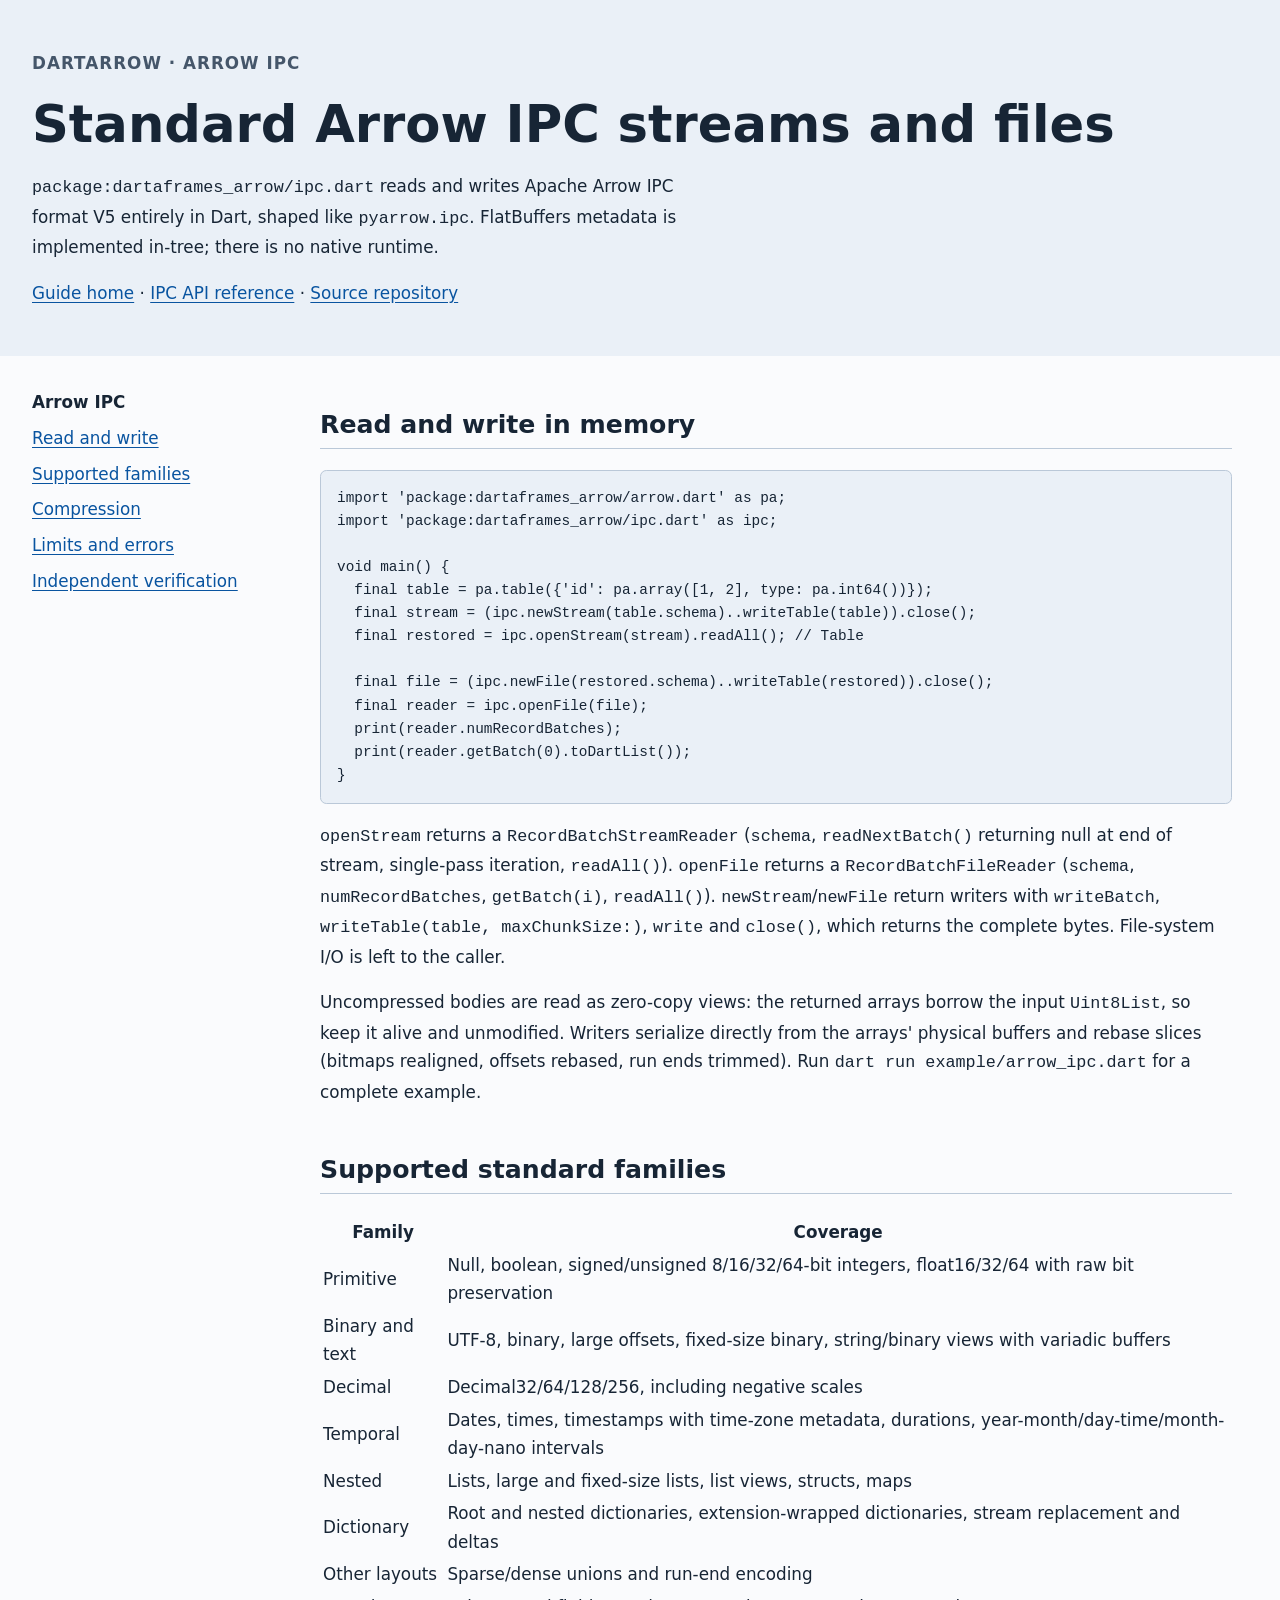
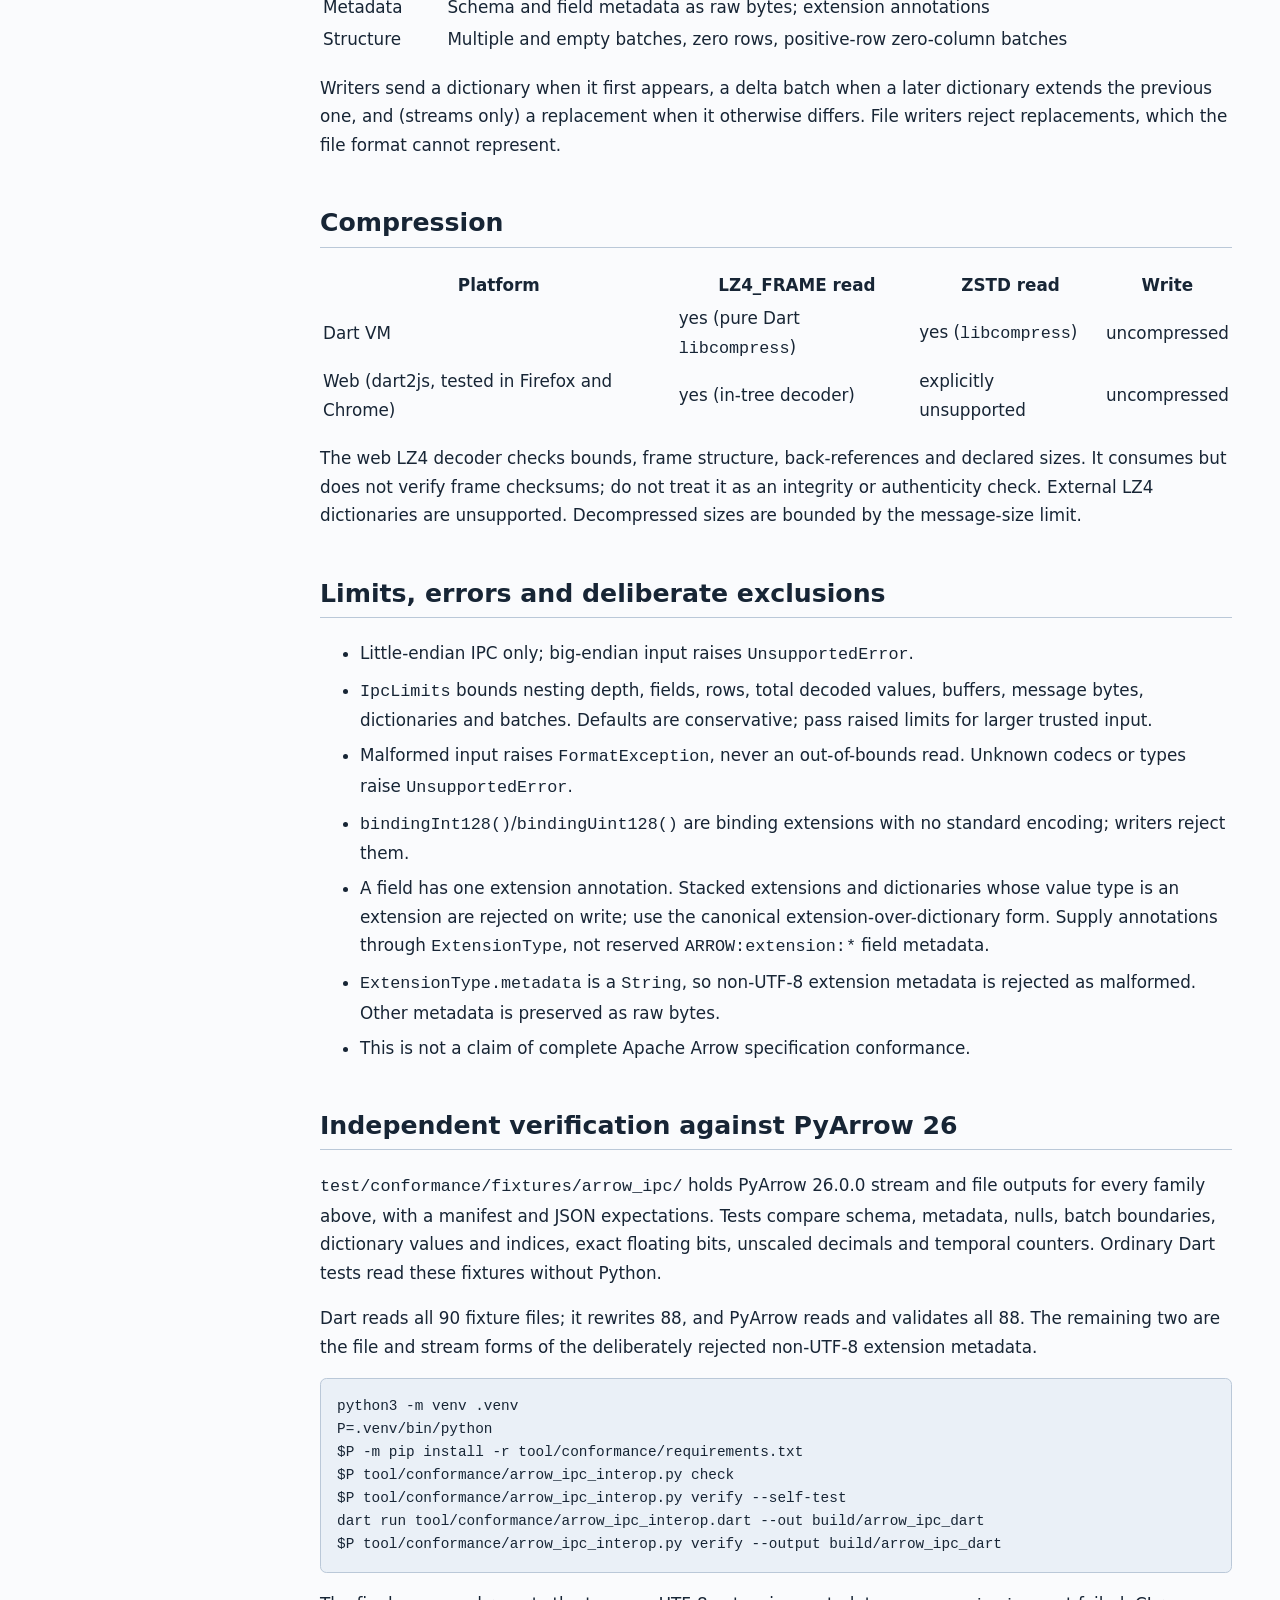
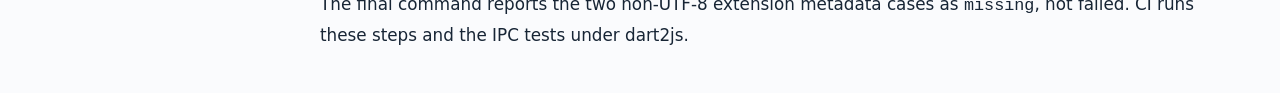
==== doc/site/ipc.html @ d85a8a04 "Document extended types and Arrow IPC Add the Arrow IPC guide page, update the PyArrow parity map, R" ====
<!doctype html>
<html lang="en">
<head>
  <meta charset="utf-8">
  <meta name="viewport" content="width=device-width, initial-scale=1">
  <meta name="description" content="Read and write standard Apache Arrow IPC streams and files in pure Dart with dartaframes_arrow, verified against PyArrow 26.">
  <title>dartaframes_arrow — Arrow IPC</title>
  <link rel="stylesheet" href="style.css">
</head>
<body>
<a class="skip" href="#main">Skip to content</a>
<header>
  <p class="eyebrow">dartarrow · Arrow IPC</p>
  <h1>Standard Arrow IPC streams and files</h1>
  <p><code>package:dartaframes_arrow/ipc.dart</code> reads and writes Apache Arrow IPC format V5 entirely in Dart, shaped like <code>pyarrow.ipc</code>. FlatBuffers metadata is implemented in-tree; there is no native runtime.</p>
  <p><a href="index.html">Guide home</a> · <a href="api/dartaframes_arrow_ipc/">IPC API reference</a> · <a href="https://github.com/richardrh/dartarrow">Source repository</a></p>
</header>
<div class="layout">
<nav aria-label="IPC sections">
  <strong>Arrow IPC</strong>
  <ul>
    <li><a href="#use">Read and write</a></li>
    <li><a href="#families">Supported families</a></li>
    <li><a href="#compression">Compression</a></li>
    <li><a href="#limits">Limits and errors</a></li>
    <li><a href="#verification">Independent verification</a></li>
  </ul>
</nav>
<main id="main">
<section id="use">
<h2>Read and write in memory</h2>
<pre><code>import 'package:dartaframes_arrow/arrow.dart' as pa;
import 'package:dartaframes_arrow/ipc.dart' as ipc;

void main() {
  final table = pa.table({'id': pa.array([1, 2], type: pa.int64())});
  final stream = (ipc.newStream(table.schema)..writeTable(table)).close();
  final restored = ipc.openStream(stream).readAll(); // Table

  final file = (ipc.newFile(restored.schema)..writeTable(restored)).close();
  final reader = ipc.openFile(file);
  print(reader.numRecordBatches);
  print(reader.getBatch(0).toDartList());
}</code></pre>
<p><code>openStream</code> returns a <code>RecordBatchStreamReader</code> (<code>schema</code>, <code>readNextBatch()</code> returning null at end of stream, single-pass iteration, <code>readAll()</code>). <code>openFile</code> returns a <code>RecordBatchFileReader</code> (<code>schema</code>, <code>numRecordBatches</code>, <code>getBatch(i)</code>, <code>readAll()</code>). <code>newStream</code>/<code>newFile</code> return writers with <code>writeBatch</code>, <code>writeTable(table, maxChunkSize:)</code>, <code>write</code> and <code>close()</code>, which returns the complete bytes. File-system I/O is left to the caller.</p>
<p>Uncompressed bodies are read as zero-copy views: the returned arrays borrow the input <code>Uint8List</code>, so keep it alive and unmodified. Writers serialize directly from the arrays' physical buffers and rebase slices (bitmaps realigned, offsets rebased, run ends trimmed). Run <code>dart run example/arrow_ipc.dart</code> for a complete example.</p>
</section>
<section id="families">
<h2>Supported standard families</h2>
<table>
<thead><tr><th>Family</th><th>Coverage</th></tr></thead>
<tbody>
<tr><td>Primitive</td><td>Null, boolean, signed/unsigned 8/16/32/64-bit integers, float16/32/64 with raw bit preservation</td></tr>
<tr><td>Binary and text</td><td>UTF-8, binary, large offsets, fixed-size binary, string/binary views with variadic buffers</td></tr>
<tr><td>Decimal</td><td>Decimal32/64/128/256, including negative scales</td></tr>
<tr><td>Temporal</td><td>Dates, times, timestamps with time-zone metadata, durations, year-month/day-time/month-day-nano intervals</td></tr>
<tr><td>Nested</td><td>Lists, large and fixed-size lists, list views, structs, maps</td></tr>
<tr><td>Dictionary</td><td>Root and nested dictionaries, extension-wrapped dictionaries, stream replacement and deltas</td></tr>
<tr><td>Other layouts</td><td>Sparse/dense unions and run-end encoding</td></tr>
<tr><td>Metadata</td><td>Schema and field metadata as raw bytes; extension annotations</td></tr>
<tr><td>Structure</td><td>Multiple and empty batches, zero rows, positive-row zero-column batches</td></tr>
</tbody>
</table>
<p>Writers send a dictionary when it first appears, a delta batch when a later dictionary extends the previous one, and (streams only) a replacement when it otherwise differs. File writers reject replacements, which the file format cannot represent.</p>
</section>
<section id="compression">
<h2>Compression</h2>
<table>
<thead><tr><th>Platform</th><th>LZ4_FRAME read</th><th>ZSTD read</th><th>Write</th></tr></thead>
<tbody>
<tr><td>Dart VM</td><td>yes (pure Dart <code>libcompress</code>)</td><td>yes (<code>libcompress</code>)</td><td>uncompressed</td></tr>
<tr><td>Web (dart2js, tested in Firefox and Chrome)</td><td>yes (in-tree decoder)</td><td>explicitly unsupported</td><td>uncompressed</td></tr>
</tbody>
</table>
<p>The web LZ4 decoder checks bounds, frame structure, back-references and declared sizes. It consumes but does not verify frame checksums; do not treat it as an integrity or authenticity check. External LZ4 dictionaries are unsupported. Decompressed sizes are bounded by the message-size limit.</p>
</section>
<section id="limits">
<h2>Limits, errors and deliberate exclusions</h2>
<ul>
<li>Little-endian IPC only; big-endian input raises <code>UnsupportedError</code>.</li>
<li><code>IpcLimits</code> bounds nesting depth, fields, rows, total decoded values, buffers, message bytes, dictionaries and batches. Defaults are conservative; pass raised limits for larger trusted input.</li>
<li>Malformed input raises <code>FormatException</code>, never an out-of-bounds read. Unknown codecs or types raise <code>UnsupportedError</code>.</li>
<li><code>bindingInt128()</code>/<code>bindingUint128()</code> are binding extensions with no standard encoding; writers reject them.</li>
<li>A field has one extension annotation. Stacked extensions and dictionaries whose value type is an extension are rejected on write; use the canonical extension-over-dictionary form. Supply annotations through <code>ExtensionType</code>, not reserved <code>ARROW:extension:*</code> field metadata.</li>
<li><code>ExtensionType.metadata</code> is a <code>String</code>, so non-UTF-8 extension metadata is rejected as malformed. Other metadata is preserved as raw bytes.</li>
<li>This is not a claim of complete Apache Arrow specification conformance.</li>
</ul>
</section>
<section id="verification">
<h2>Independent verification against PyArrow 26</h2>
<p><code>test/conformance/fixtures/arrow_ipc/</code> holds PyArrow 26.0.0 stream and file outputs for every family above, with a manifest and JSON expectations. Tests compare schema, metadata, nulls, batch boundaries, dictionary values and indices, exact floating bits, unscaled decimals and temporal counters. Ordinary Dart tests read these fixtures without Python.</p>
<p>Dart reads all 90 fixture files; it rewrites 88, and PyArrow reads and validates all 88. The remaining two are the file and stream forms of the deliberately rejected non-UTF-8 extension metadata.</p>
<pre><code>python3 -m venv .venv
P=.venv/bin/python
$P -m pip install -r tool/conformance/requirements.txt
$P tool/conformance/arrow_ipc_interop.py check
$P tool/conformance/arrow_ipc_interop.py verify --self-test
dart run tool/conformance/arrow_ipc_interop.dart --out build/arrow_ipc_dart
$P tool/conformance/arrow_ipc_interop.py verify --output build/arrow_ipc_dart</code></pre>
<p>The final command reports the two non-UTF-8 extension metadata cases as <code>missing</code>, not failed. CI runs these steps and the IPC tests under dart2js.</p>
</section>
</main>
</div>
</body>
</html>
---- doc/site/style.css ----
:root { color-scheme: light dark; --bg: #fafbfd; --fg: #172535; --muted: #45566a; --link: #0954a0; --panel: #eaf0f7; --border: #bac8d8; }
* { box-sizing: border-box; }
body { margin: 0; background: var(--bg); color: var(--fg); font: 1.05rem/1.7 system-ui, sans-serif; }
a { color: var(--link); text-underline-offset: .18em; }
a:hover { text-decoration-thickness: .15em; }
a:focus-visible { outline: 3px solid var(--link); outline-offset: 4px; }
.skip { position: absolute; left: 1rem; top: -5rem; padding: .5rem; background: var(--bg); }
.skip:focus { top: .5rem; }
header, footer { background: var(--panel); padding: 2rem max(1rem, calc((100% - 76rem) / 2)); }
header h1 { font-size: clamp(2rem, 5vw, 3.2rem); line-height: 1.2; margin: .3rem 0; overflow-wrap: anywhere; }
header p { max-width: 65ch; }
.eyebrow { color: var(--muted); font-weight: 650; letter-spacing: .06em; text-transform: uppercase; }
.layout { max-width: 78rem; padding: 2rem 1rem; margin: auto; display: grid; grid-template-columns: 15rem minmax(0, 1fr); gap: 3rem; }
nav { align-self: start; position: sticky; top: 1rem; }
nav ul { list-style: none; padding: 0; margin-top: .4rem; }
nav li { margin: .45rem 0; }
main { max-width: 57rem; min-width: 0; }
section { margin-bottom: 3rem; scroll-margin-top: 1rem; }
h2 { line-height: 1.3; border-bottom: 1px solid var(--border); padding-bottom: .4rem; }
h3 { line-height: 1.4; }
pre { background: var(--panel); border: 1px solid var(--border); border-radius: .4rem; padding: 1rem; overflow: auto; font-size: .9rem; line-height: 1.6; }
code { font-family: ui-monospace, monospace; overflow-wrap: anywhere; }
pre code { overflow-wrap: normal; }
.note { border-left: .3rem solid var(--link); padding: .7rem 1rem; background: var(--panel); }
li { margin-bottom: .4rem; }
footer { font-size: .95rem; }
@media (max-width: 52rem) { .layout { display: block; } nav { position: static; border-bottom: 1px solid var(--border); margin-bottom: 2rem; } nav ul { columns: 2; } }
@media (max-width: 30rem) { nav ul { columns: 1; } }
@media (prefers-color-scheme: dark) { :root { --bg: #111c28; --fg: #e6edf6; --muted: #b9c8db; --link: #8ec7ff; --panel: #1c2c3e; --border: #4b6178; } }
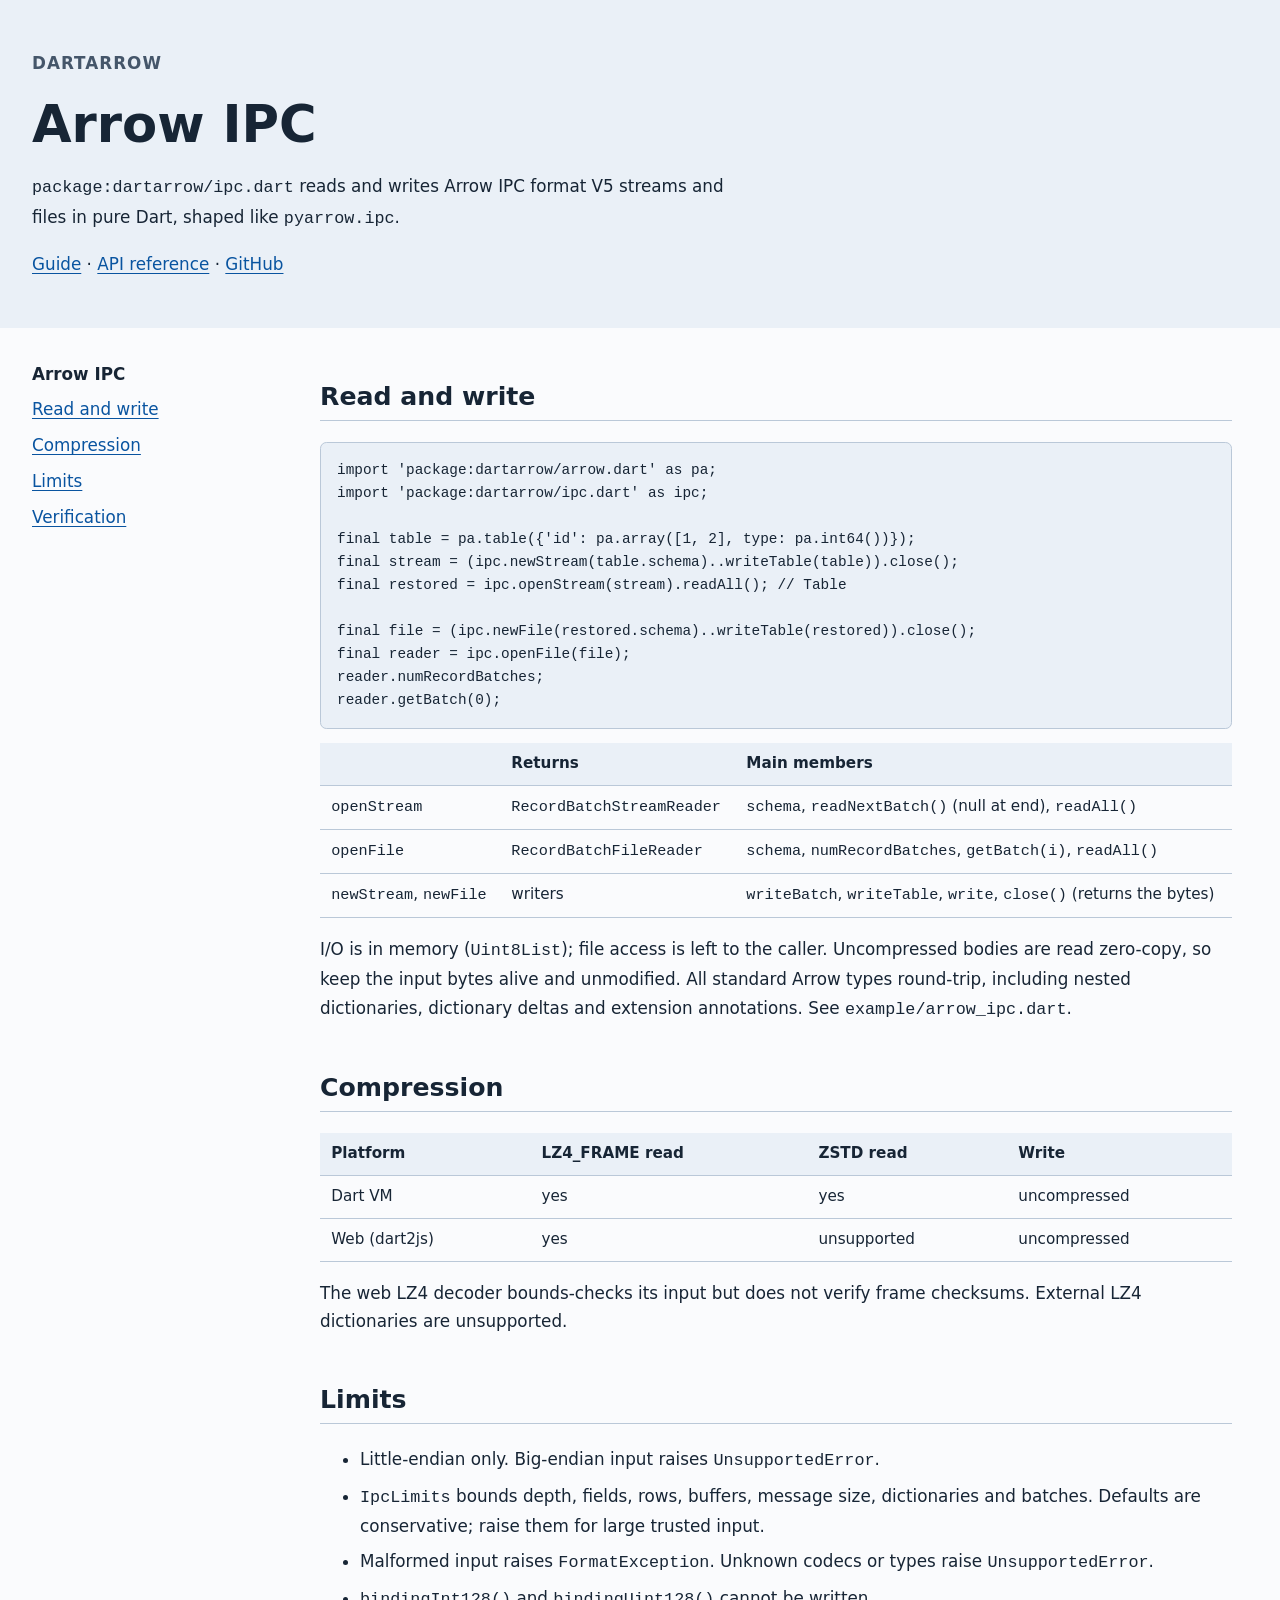
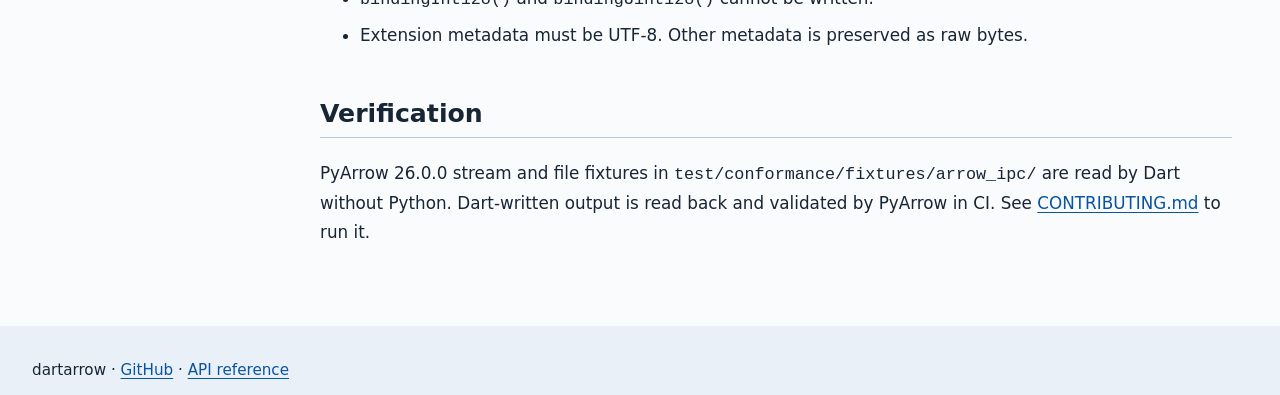
==== commit 0459b488: "Rename package to dartarrow; slim README and docs site - Rename dartaframes_arrow -> dartarrow (brea" ====
--- a/doc/site/ipc.html
+++ b/doc/site/ipc.html
@@ -3,103 +3,79 @@
 <head>
   <meta charset="utf-8">
   <meta name="viewport" content="width=device-width, initial-scale=1">
-  <meta name="description" content="Read and write standard Apache Arrow IPC streams and files in pure Dart with dartaframes_arrow, verified against PyArrow 26.">
-  <title>dartaframes_arrow — Arrow IPC</title>
+  <meta name="description" content="Read and write Apache Arrow IPC streams and files in pure Dart with dartarrow.">
+  <title>dartarrow — Arrow IPC</title>
   <link rel="stylesheet" href="style.css">
 </head>
 <body>
 <a class="skip" href="#main">Skip to content</a>
 <header>
-  <p class="eyebrow">dartarrow · Arrow IPC</p>
-  <h1>Standard Arrow IPC streams and files</h1>
-  <p><code>package:dartaframes_arrow/ipc.dart</code> reads and writes Apache Arrow IPC format V5 entirely in Dart, shaped like <code>pyarrow.ipc</code>. FlatBuffers metadata is implemented in-tree; there is no native runtime.</p>
-  <p><a href="index.html">Guide home</a> · <a href="api/dartaframes_arrow_ipc/">IPC API reference</a> · <a href="https://github.com/richardrh/dartarrow">Source repository</a></p>
+  <p class="eyebrow">dartarrow</p>
+  <h1>Arrow IPC</h1>
+  <p><code>package:dartarrow/ipc.dart</code> reads and writes Arrow IPC format V5 streams and files in pure Dart, shaped like <code>pyarrow.ipc</code>.</p>
+  <p><a href="index.html">Guide</a> · <a href="api/dartarrow_ipc/">API reference</a> · <a href="https://github.com/richardrh/dartarrow">GitHub</a></p>
 </header>
 <div class="layout">
 <nav aria-label="IPC sections">
   <strong>Arrow IPC</strong>
   <ul>
     <li><a href="#use">Read and write</a></li>
-    <li><a href="#families">Supported families</a></li>
     <li><a href="#compression">Compression</a></li>
-    <li><a href="#limits">Limits and errors</a></li>
-    <li><a href="#verification">Independent verification</a></li>
+    <li><a href="#limits">Limits</a></li>
+    <li><a href="#verification">Verification</a></li>
   </ul>
 </nav>
 <main id="main">
 <section id="use">
-<h2>Read and write in memory</h2>
-<pre><code>import 'package:dartaframes_arrow/arrow.dart' as pa;
-import 'package:dartaframes_arrow/ipc.dart' as ipc;
+<h2>Read and write</h2>
+<pre><code>import 'package:dartarrow/arrow.dart' as pa;
+import 'package:dartarrow/ipc.dart' as ipc;
 
-void main() {
-  final table = pa.table({'id': pa.array([1, 2], type: pa.int64())});
-  final stream = (ipc.newStream(table.schema)..writeTable(table)).close();
-  final restored = ipc.openStream(stream).readAll(); // Table
+final table = pa.table({'id': pa.array([1, 2], type: pa.int64())});
+final stream = (ipc.newStream(table.schema)..writeTable(table)).close();
+final restored = ipc.openStream(stream).readAll(); // Table
 
-  final file = (ipc.newFile(restored.schema)..writeTable(restored)).close();
-  final reader = ipc.openFile(file);
-  print(reader.numRecordBatches);
-  print(reader.getBatch(0).toDartList());
-}</code></pre>
-<p><code>openStream</code> returns a <code>RecordBatchStreamReader</code> (<code>schema</code>, <code>readNextBatch()</code> returning null at end of stream, single-pass iteration, <code>readAll()</code>). <code>openFile</code> returns a <code>RecordBatchFileReader</code> (<code>schema</code>, <code>numRecordBatches</code>, <code>getBatch(i)</code>, <code>readAll()</code>). <code>newStream</code>/<code>newFile</code> return writers with <code>writeBatch</code>, <code>writeTable(table, maxChunkSize:)</code>, <code>write</code> and <code>close()</code>, which returns the complete bytes. File-system I/O is left to the caller.</p>
-<p>Uncompressed bodies are read as zero-copy views: the returned arrays borrow the input <code>Uint8List</code>, so keep it alive and unmodified. Writers serialize directly from the arrays' physical buffers and rebase slices (bitmaps realigned, offsets rebased, run ends trimmed). Run <code>dart run example/arrow_ipc.dart</code> for a complete example.</p>
-</section>
-<section id="families">
-<h2>Supported standard families</h2>
+final file = (ipc.newFile(restored.schema)..writeTable(restored)).close();
+final reader = ipc.openFile(file);
+reader.numRecordBatches;
+reader.getBatch(0);</code></pre>
 <table>
-<thead><tr><th>Family</th><th>Coverage</th></tr></thead>
+<thead><tr><th></th><th>Returns</th><th>Main members</th></tr></thead>
 <tbody>
-<tr><td>Primitive</td><td>Null, boolean, signed/unsigned 8/16/32/64-bit integers, float16/32/64 with raw bit preservation</td></tr>
-<tr><td>Binary and text</td><td>UTF-8, binary, large offsets, fixed-size binary, string/binary views with variadic buffers</td></tr>
-<tr><td>Decimal</td><td>Decimal32/64/128/256, including negative scales</td></tr>
-<tr><td>Temporal</td><td>Dates, times, timestamps with time-zone metadata, durations, year-month/day-time/month-day-nano intervals</td></tr>
-<tr><td>Nested</td><td>Lists, large and fixed-size lists, list views, structs, maps</td></tr>
-<tr><td>Dictionary</td><td>Root and nested dictionaries, extension-wrapped dictionaries, stream replacement and deltas</td></tr>
-<tr><td>Other layouts</td><td>Sparse/dense unions and run-end encoding</td></tr>
-<tr><td>Metadata</td><td>Schema and field metadata as raw bytes; extension annotations</td></tr>
-<tr><td>Structure</td><td>Multiple and empty batches, zero rows, positive-row zero-column batches</td></tr>
+<tr><td><code>openStream</code></td><td><code>RecordBatchStreamReader</code></td><td><code>schema</code>, <code>readNextBatch()</code> (null at end), <code>readAll()</code></td></tr>
+<tr><td><code>openFile</code></td><td><code>RecordBatchFileReader</code></td><td><code>schema</code>, <code>numRecordBatches</code>, <code>getBatch(i)</code>, <code>readAll()</code></td></tr>
+<tr><td><code>newStream</code>, <code>newFile</code></td><td>writers</td><td><code>writeBatch</code>, <code>writeTable</code>, <code>write</code>, <code>close()</code> (returns the bytes)</td></tr>
 </tbody>
 </table>
-<p>Writers send a dictionary when it first appears, a delta batch when a later dictionary extends the previous one, and (streams only) a replacement when it otherwise differs. File writers reject replacements, which the file format cannot represent.</p>
+<p>I/O is in memory (<code>Uint8List</code>); file access is left to the caller. Uncompressed bodies are read zero-copy, so keep the input bytes alive and unmodified. All standard Arrow types round-trip, including nested dictionaries, dictionary deltas and extension annotations. See <code>example/arrow_ipc.dart</code>.</p>
 </section>
 <section id="compression">
 <h2>Compression</h2>
 <table>
 <thead><tr><th>Platform</th><th>LZ4_FRAME read</th><th>ZSTD read</th><th>Write</th></tr></thead>
 <tbody>
-<tr><td>Dart VM</td><td>yes (pure Dart <code>libcompress</code>)</td><td>yes (<code>libcompress</code>)</td><td>uncompressed</td></tr>
-<tr><td>Web (dart2js, tested in Firefox and Chrome)</td><td>yes (in-tree decoder)</td><td>explicitly unsupported</td><td>uncompressed</td></tr>
+<tr><td>Dart VM</td><td>yes</td><td>yes</td><td>uncompressed</td></tr>
+<tr><td>Web (dart2js)</td><td>yes</td><td>unsupported</td><td>uncompressed</td></tr>
 </tbody>
 </table>
-<p>The web LZ4 decoder checks bounds, frame structure, back-references and declared sizes. It consumes but does not verify frame checksums; do not treat it as an integrity or authenticity check. External LZ4 dictionaries are unsupported. Decompressed sizes are bounded by the message-size limit.</p>
+<p>The web LZ4 decoder bounds-checks its input but does not verify frame checksums. External LZ4 dictionaries are unsupported.</p>
 </section>
 <section id="limits">
-<h2>Limits, errors and deliberate exclusions</h2>
+<h2>Limits</h2>
 <ul>
-<li>Little-endian IPC only; big-endian input raises <code>UnsupportedError</code>.</li>
-<li><code>IpcLimits</code> bounds nesting depth, fields, rows, total decoded values, buffers, message bytes, dictionaries and batches. Defaults are conservative; pass raised limits for larger trusted input.</li>
-<li>Malformed input raises <code>FormatException</code>, never an out-of-bounds read. Unknown codecs or types raise <code>UnsupportedError</code>.</li>
-<li><code>bindingInt128()</code>/<code>bindingUint128()</code> are binding extensions with no standard encoding; writers reject them.</li>
-<li>A field has one extension annotation. Stacked extensions and dictionaries whose value type is an extension are rejected on write; use the canonical extension-over-dictionary form. Supply annotations through <code>ExtensionType</code>, not reserved <code>ARROW:extension:*</code> field metadata.</li>
-<li><code>ExtensionType.metadata</code> is a <code>String</code>, so non-UTF-8 extension metadata is rejected as malformed. Other metadata is preserved as raw bytes.</li>
-<li>This is not a claim of complete Apache Arrow specification conformance.</li>
+<li>Little-endian only. Big-endian input raises <code>UnsupportedError</code>.</li>
+<li><code>IpcLimits</code> bounds depth, fields, rows, buffers, message size, dictionaries and batches. Defaults are conservative; raise them for large trusted input.</li>
+<li>Malformed input raises <code>FormatException</code>. Unknown codecs or types raise <code>UnsupportedError</code>.</li>
+<li><code>bindingInt128()</code> and <code>bindingUint128()</code> cannot be written.</li>
+<li>Extension metadata must be UTF-8. Other metadata is preserved as raw bytes.</li>
 </ul>
 </section>
 <section id="verification">
-<h2>Independent verification against PyArrow 26</h2>
-<p><code>test/conformance/fixtures/arrow_ipc/</code> holds PyArrow 26.0.0 stream and file outputs for every family above, with a manifest and JSON expectations. Tests compare schema, metadata, nulls, batch boundaries, dictionary values and indices, exact floating bits, unscaled decimals and temporal counters. Ordinary Dart tests read these fixtures without Python.</p>
-<p>Dart reads all 90 fixture files; it rewrites 88, and PyArrow reads and validates all 88. The remaining two are the file and stream forms of the deliberately rejected non-UTF-8 extension metadata.</p>
-<pre><code>python3 -m venv .venv
-P=.venv/bin/python
-$P -m pip install -r tool/conformance/requirements.txt
-$P tool/conformance/arrow_ipc_interop.py check
-$P tool/conformance/arrow_ipc_interop.py verify --self-test
-dart run tool/conformance/arrow_ipc_interop.dart --out build/arrow_ipc_dart
-$P tool/conformance/arrow_ipc_interop.py verify --output build/arrow_ipc_dart</code></pre>
-<p>The final command reports the two non-UTF-8 extension metadata cases as <code>missing</code>, not failed. CI runs these steps and the IPC tests under dart2js.</p>
+<h2>Verification</h2>
+<p>PyArrow 26.0.0 stream and file fixtures in <code>test/conformance/fixtures/arrow_ipc/</code> are read by Dart without Python. Dart-written output is read back and validated by PyArrow in CI. See <a href="https://github.com/richardrh/dartarrow/blob/main/CONTRIBUTING.md">CONTRIBUTING.md</a> to run it.</p>
 </section>
 </main>
 </div>
+<footer>dartarrow · <a href="https://github.com/richardrh/dartarrow">GitHub</a> · <a href="api/">API reference</a></footer>
 </body>
 </html>
--- a/doc/site/style.css
+++ b/doc/site/style.css
@@ -27,3 +27,6 @@
 @media (max-width: 52rem) { .layout { display: block; } nav { position: static; border-bottom: 1px solid var(--border); margin-bottom: 2rem; } nav ul { columns: 2; } }
 @media (max-width: 30rem) { nav ul { columns: 1; } }
 @media (prefers-color-scheme: dark) { :root { --bg: #111c28; --fg: #e6edf6; --muted: #b9c8db; --link: #8ec7ff; --panel: #1c2c3e; --border: #4b6178; } }
+table { border-collapse: collapse; width: 100%; font-size: .95rem; }
+th, td { text-align: left; vertical-align: top; padding: .5rem .7rem; border-bottom: 1px solid var(--border); }
+th { background: var(--panel); }
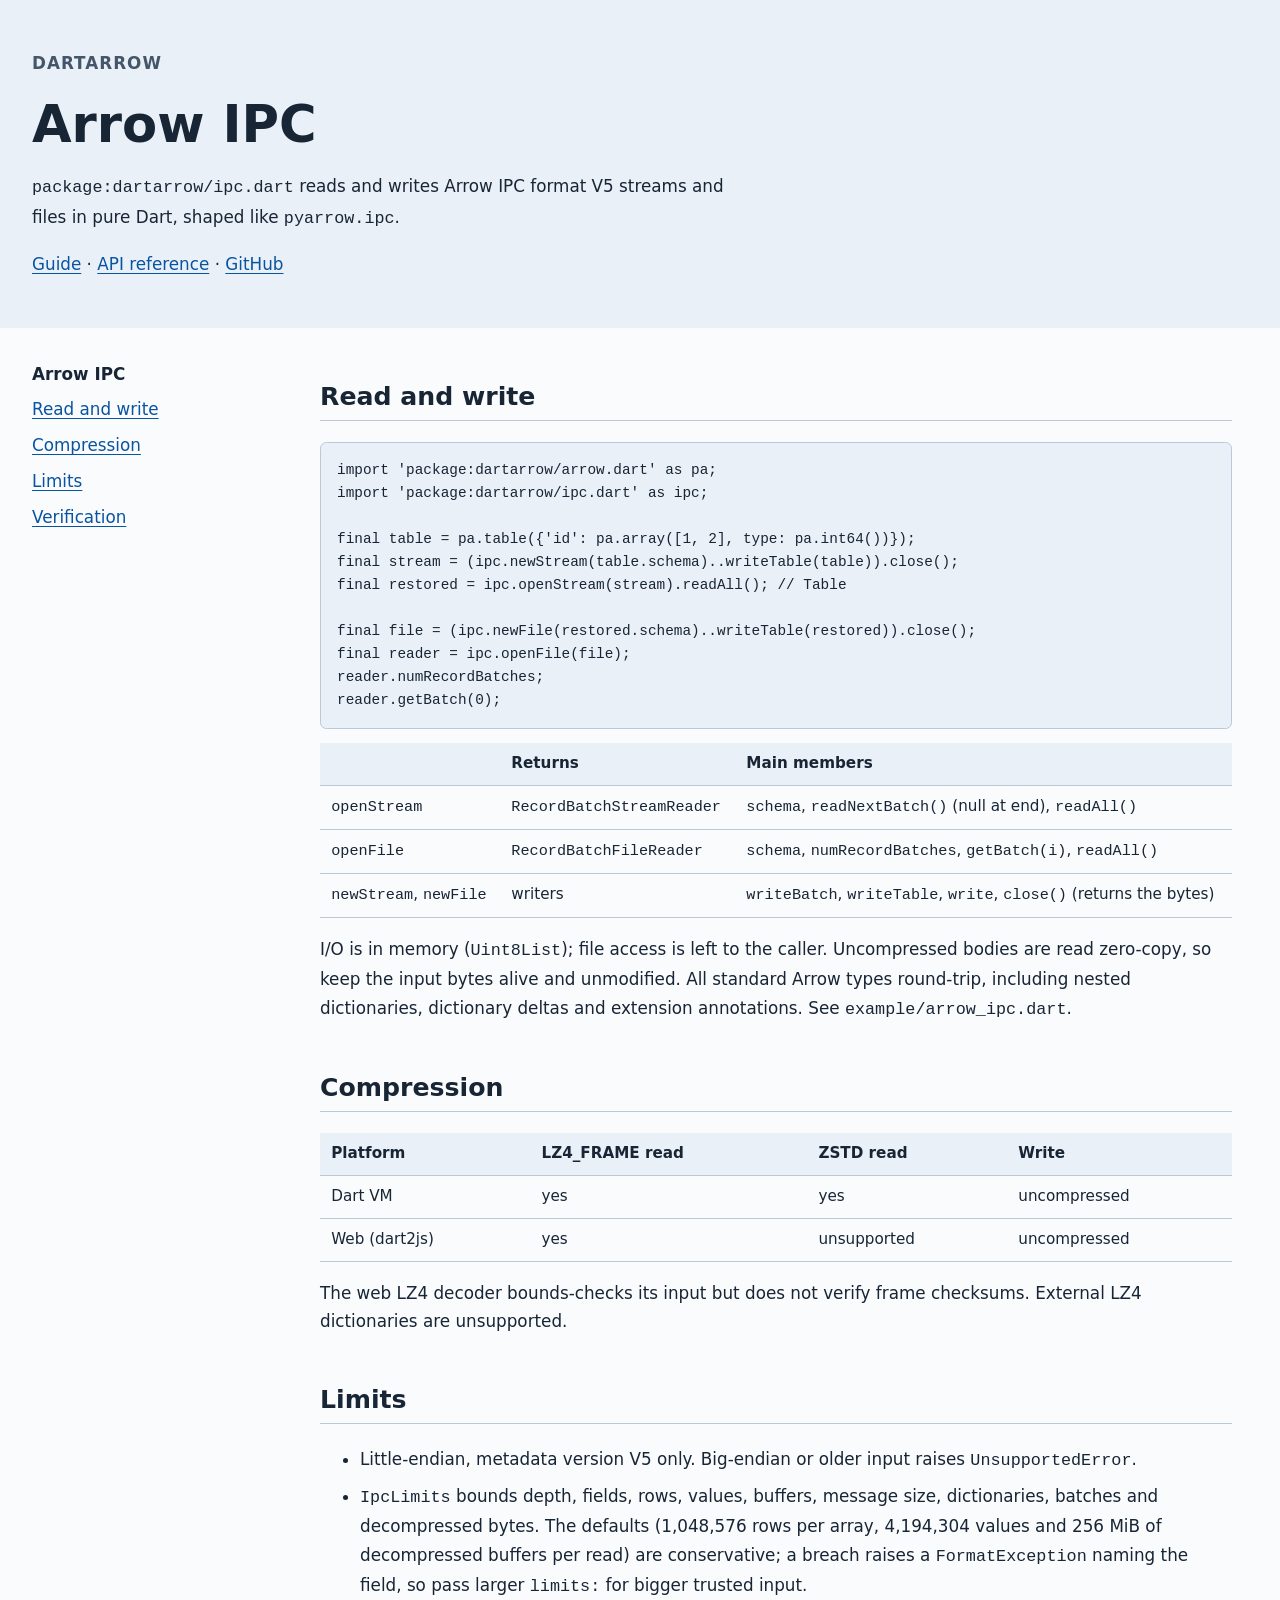
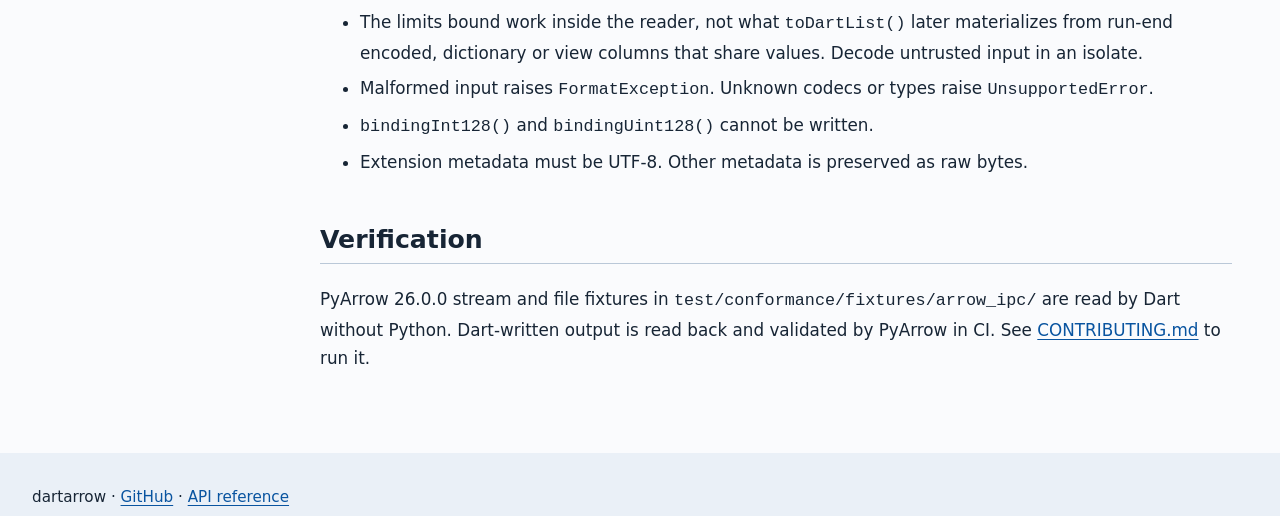
==== commit 30147c2b: "Document IPC hardening, limits and known PyArrow differences" ====
--- a/doc/site/ipc.html
+++ b/doc/site/ipc.html
@@ -63,8 +63,9 @@
 <section id="limits">
 <h2>Limits</h2>
 <ul>
-<li>Little-endian only. Big-endian input raises <code>UnsupportedError</code>.</li>
-<li><code>IpcLimits</code> bounds depth, fields, rows, buffers, message size, dictionaries and batches. Defaults are conservative; raise them for large trusted input.</li>
+<li>Little-endian, metadata version V5 only. Big-endian or older input raises <code>UnsupportedError</code>.</li>
+<li><code>IpcLimits</code> bounds depth, fields, rows, values, buffers, message size, dictionaries, batches and decompressed bytes. The defaults (1,048,576 rows per array, 4,194,304 values and 256 MiB of decompressed buffers per read) are conservative; a breach raises a <code>FormatException</code> naming the field, so pass larger <code>limits:</code> for bigger trusted input.</li>
+<li>The limits bound work inside the reader, not what <code>toDartList()</code> later materializes from run-end encoded, dictionary or view columns that share values. Decode untrusted input in an isolate.</li>
 <li>Malformed input raises <code>FormatException</code>. Unknown codecs or types raise <code>UnsupportedError</code>.</li>
 <li><code>bindingInt128()</code> and <code>bindingUint128()</code> cannot be written.</li>
 <li>Extension metadata must be UTF-8. Other metadata is preserved as raw bytes.</li>
